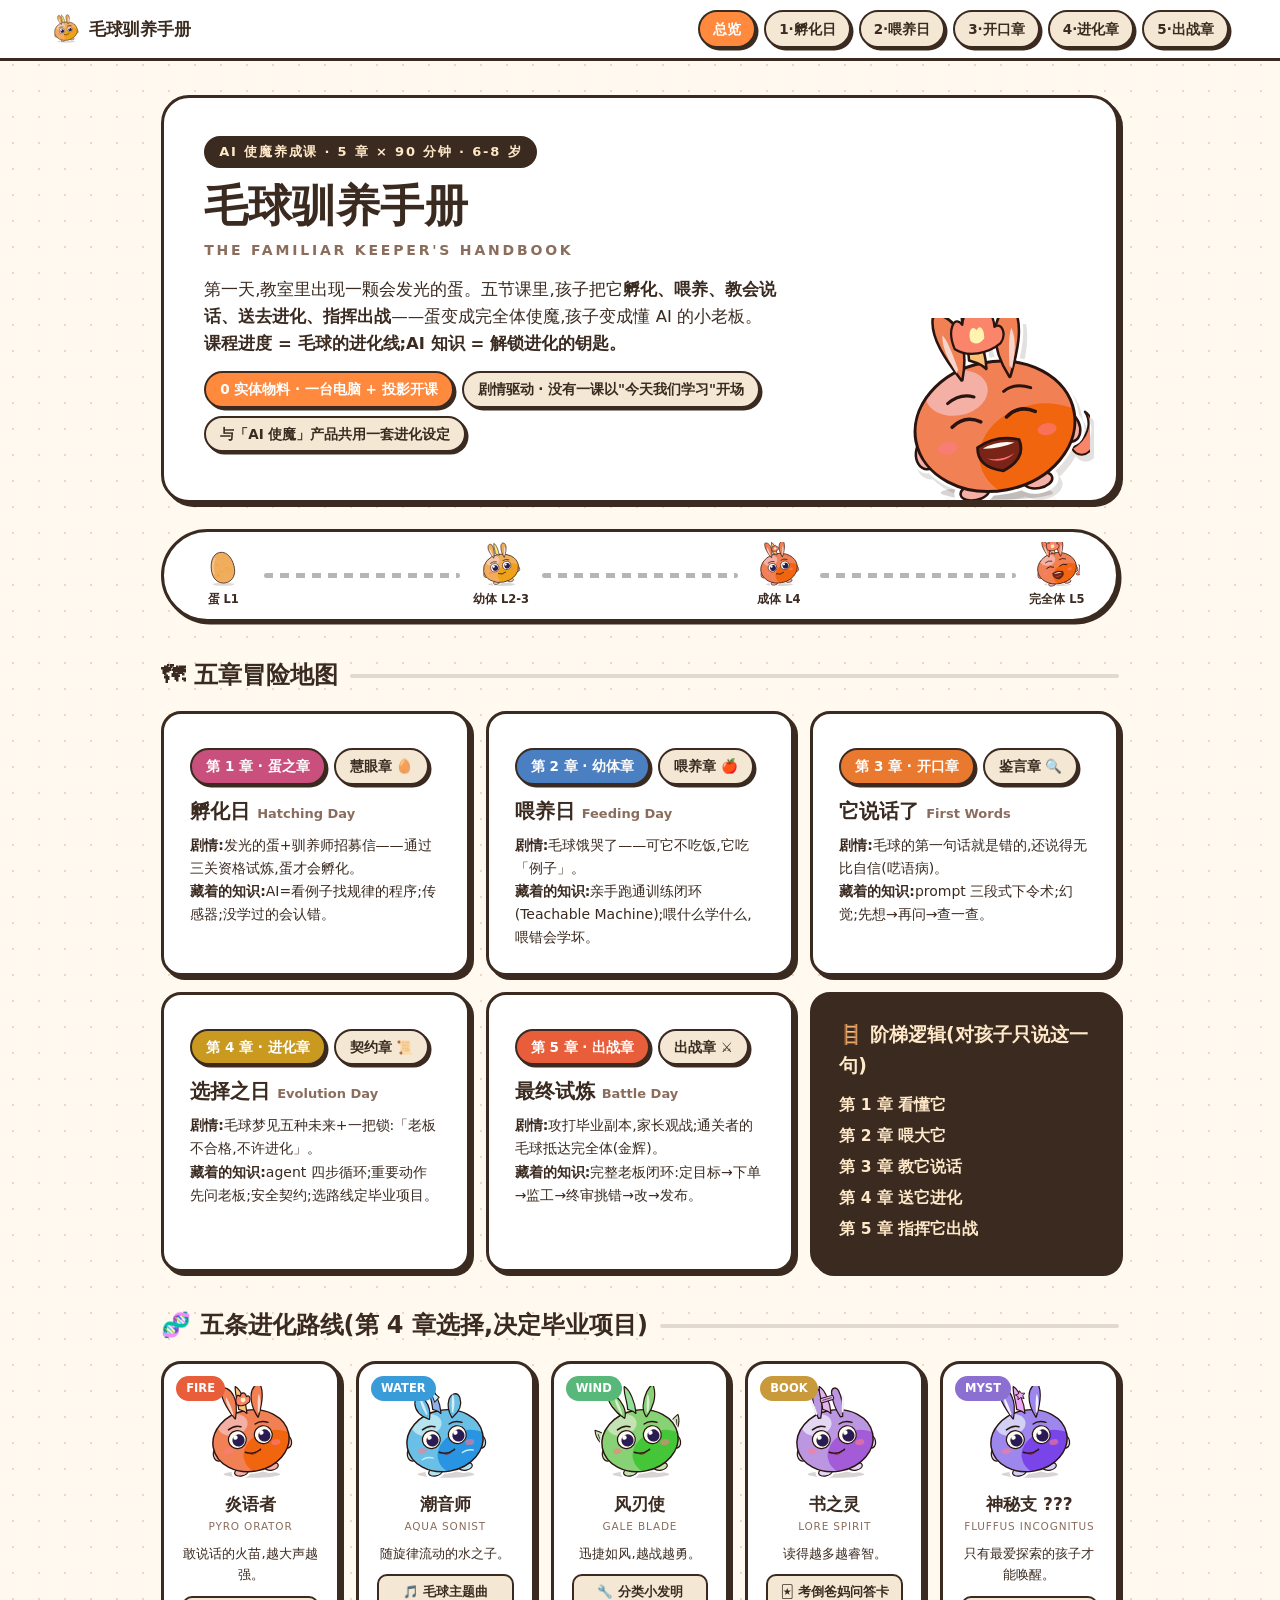
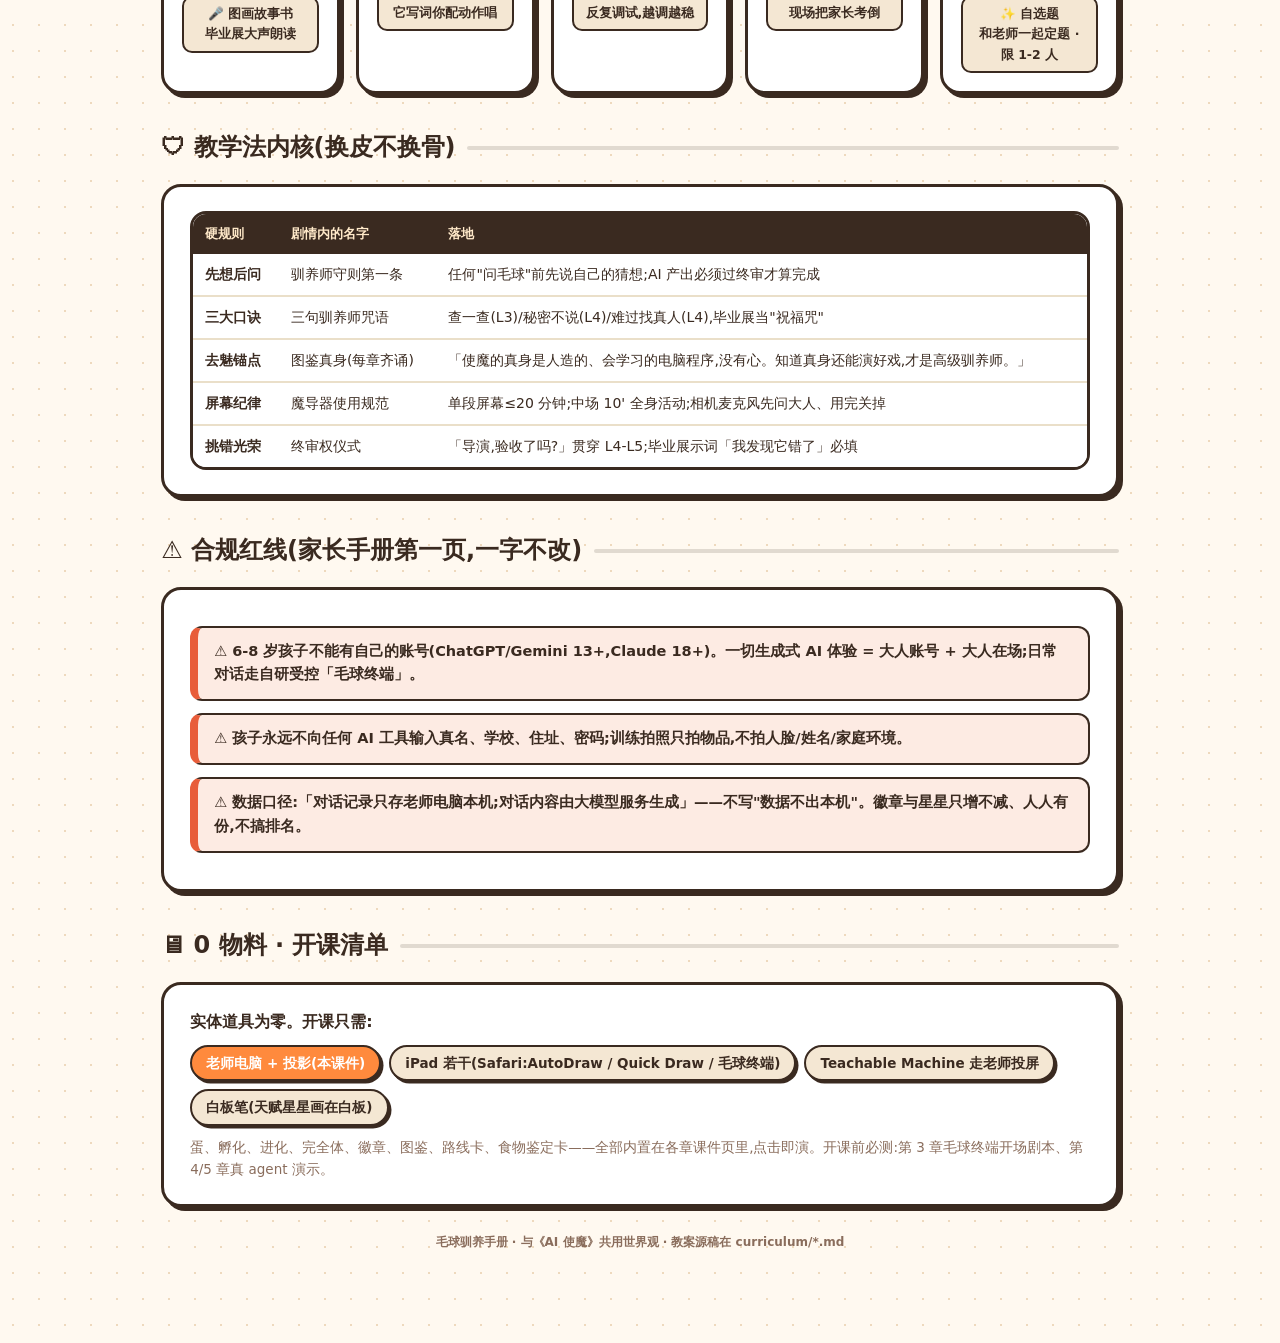
==== index.html @ 8b352fe2 "毛球驯养手册 · AI 使魔养成课 v2(5 章 slide 课件版) 剧情驱动重构:课程进度=毛球进化线(蛋→幼体→成体→完全体),与毛球生成器共用设定。 - 6 页 HTML slide deck" ====
<!DOCTYPE html>
<html lang="zh-CN">
<head>
<meta charset="UTF-8"><meta name="viewport" content="width=device-width,initial-scale=1">
<title>毛球驯养手册 · AI 使魔养成课</title>
<link rel="stylesheet" href="css/course.css">
</head>
<body>
<nav class="nav">
  <span class="logo"><img src="assets/juvenile.svg" alt="">毛球驯养手册</span>
  <a href="index.html" class="on">总览</a><a href="lesson-1.html">1·孵化日</a><a href="lesson-2.html">2·喂养日</a><a href="lesson-3.html">3·开口章</a><a href="lesson-4.html">4·进化章</a><a href="lesson-5.html">5·出战章</a>
</nav>
<div class="wrap">

<header class="hero">
  <span class="kicker">AI 使魔养成课 · 5 章 × 90 分钟 · 6-8 岁</span>
  <h1>毛球驯养手册</h1>
  <div class="sub-en">The Familiar Keeper's Handbook</div>
  <p class="lead">第一天,教室里出现一颗会发光的蛋。五节课里,孩子把它<b>孵化、喂养、教会说话、送去进化、指挥出战</b>——蛋变成完全体使魔,孩子变成懂 AI 的小老板。<br><b>课程进度 = 毛球的进化线;AI 知识 = 解锁进化的钥匙。</b></p>
  <div class="chips" style="margin-top:14px">
    <span class="chip hot">0 实体物料 · 一台电脑 + 投影开课</span>
    <span class="chip">剧情驱动 · 没有一课以"今天我们学习"开场</span>
    <span class="chip">与「AI 使魔」产品共用一套进化设定</span>
  </div>
  <img class="mascot" src="assets/perfected-fire.svg" alt="完全体毛球">
</header>

<div class="evoline">
  <div class="stage done"><img src="assets/egg.svg" alt=""><b>蛋 L1</b></div><div class="arrow"></div>
  <div class="stage done"><img src="assets/juvenile.svg" alt=""><b>幼体 L2-3</b></div><div class="arrow"></div>
  <div class="stage done"><img src="assets/adult-fire.svg" alt=""><b>成体 L4</b></div><div class="arrow"></div>
  <div class="stage done"><img src="assets/perfected-fire.svg" alt=""><b>完全体 L5</b></div>
</div>

<div class="sec"><h2>🗺 五章冒险地图</h2><div class="line"></div></div>
<div class="grid g2">
  <a href="lesson-1.html" style="text-decoration:none;color:inherit"><div class="card" style="margin:0;height:100%">
    <div class="chips"><span class="chip" style="background:var(--story);color:#fff">第 1 章 · 蛋之章</span><span class="chip">慧眼章 🥚</span></div>
    <h3 style="font-size:20px;margin:6px 0">孵化日 <span style="color:var(--sub);font-size:13px">Hatching Day</span></h3>
    <p style="font-size:14px"><b>剧情:</b>发光的蛋+驯养师招募信——通过三关资格试炼,蛋才会孵化。<br><b>藏着的知识:</b>AI=看例子找规律的程序;传感器;没学过的会认错。</p>
  </div></a>
  <a href="lesson-2.html" style="text-decoration:none;color:inherit"><div class="card" style="margin:0;height:100%">
    <div class="chips"><span class="chip" style="background:var(--study);color:#fff">第 2 章 · 幼体章</span><span class="chip">喂养章 🍎</span></div>
    <h3 style="font-size:20px;margin:6px 0">喂养日 <span style="color:var(--sub);font-size:13px">Feeding Day</span></h3>
    <p style="font-size:14px"><b>剧情:</b>毛球饿哭了——可它不吃饭,它吃「例子」。<br><b>藏着的知识:</b>亲手跑通训练闭环(Teachable Machine);喂什么学什么,喂错会学坏。</p>
  </div></a>
  <a href="lesson-3.html" style="text-decoration:none;color:inherit"><div class="card" style="margin:0;height:100%">
    <div class="chips"><span class="chip" style="background:var(--trial);color:#fff">第 3 章 · 开口章</span><span class="chip">鉴言章 🔍</span></div>
    <h3 style="font-size:20px;margin:6px 0">它说话了 <span style="color:var(--sub);font-size:13px">First Words</span></h3>
    <p style="font-size:14px"><b>剧情:</b>毛球的第一句话就是错的,还说得无比自信(呓语病)。<br><b>藏着的知识:</b>prompt 三段式下令术;幻觉;先想→再问→查一查。</p>
  </div></a>
  <a href="lesson-4.html" style="text-decoration:none;color:inherit"><div class="card" style="margin:0;height:100%">
    <div class="chips"><span class="chip" style="background:var(--rite);color:#fff">第 4 章 · 进化章</span><span class="chip">契约章 📜</span></div>
    <h3 style="font-size:20px;margin:6px 0">选择之日 <span style="color:var(--sub);font-size:13px">Evolution Day</span></h3>
    <p style="font-size:14px"><b>剧情:</b>毛球梦见五种未来+一把锁:「老板不合格,不许进化」。<br><b>藏着的知识:</b>agent 四步循环;重要动作先问老板;安全契约;选路线定毕业项目。</p>
  </div></a>
  <a href="lesson-5.html" style="text-decoration:none;color:inherit"><div class="card" style="margin:0;height:100%">
    <div class="chips"><span class="chip" style="background:var(--fire);color:#fff">第 5 章 · 出战章</span><span class="chip">出战章 ⚔️</span></div>
    <h3 style="font-size:20px;margin:6px 0">最终试炼 <span style="color:var(--sub);font-size:13px">Battle Day</span></h3>
    <p style="font-size:14px"><b>剧情:</b>攻打毕业副本,家长观战;通关者的毛球抵达完全体(金辉)。<br><b>藏着的知识:</b>完整老板闭环:定目标→下单→监工→终审挑错→改→发布。</p>
  </div></a>
  <div class="card" style="margin:0;background:var(--ink);color:#FFE9C9">
    <h3 style="font-size:19px;margin-bottom:8px">🪜 阶梯逻辑(对孩子只说这一句)</h3>
    <p style="font-size:15.5px;font-weight:700;line-height:2">第 1 章 看懂它<br>第 2 章 喂大它<br>第 3 章 教它说话<br>第 4 章 送它进化<br>第 5 章 指挥它出战</p>
  </div>
</div>

<div class="sec"><h2>🧬 五条进化路线(第 4 章选择,决定毕业项目)</h2><div class="line"></div></div>
<div class="grid g5">
  <div class="route"><span class="elem e-fire">FIRE</span><img src="assets/adult-fire.svg" alt=""><h4>炎语者</h4><div class="lat">Pyro Orator</div><p>敢说话的火苗,越大声越强。</p><div class="proj">🎤 图画故事书<br>毕业展大声朗读</div></div>
  <div class="route"><span class="elem e-water">WATER</span><img src="assets/adult-water.svg" alt=""><h4>潮音师</h4><div class="lat">Aqua Sonist</div><p>随旋律流动的水之子。</p><div class="proj">🎵 毛球主题曲<br>它写词你配动作唱</div></div>
  <div class="route"><span class="elem e-wind">WIND</span><img src="assets/adult-wind.svg" alt=""><h4>风刃使</h4><div class="lat">Gale Blade</div><p>迅捷如风,越战越勇。</p><div class="proj">🔧 分类小发明<br>反复调试,越调越稳</div></div>
  <div class="route"><span class="elem e-book">BOOK</span><img src="assets/adult-book.svg" alt=""><h4>书之灵</h4><div class="lat">Lore Spirit</div><p>读得越多越睿智。</p><div class="proj">🃏 考倒爸妈问答卡<br>现场把家长考倒</div></div>
  <div class="route"><span class="elem e-myst">MYST</span><img src="assets/adult-myst.svg" alt=""><h4>神秘支 ???</h4><div class="lat">Fluffus Incognitus</div><p>只有最爱探索的孩子才能唤醒。</p><div class="proj">✨ 自选题<br>和老师一起定题 · 限 1-2 人</div></div>
</div>

<div class="sec"><h2>🛡 教学法内核(换皮不换骨)</h2><div class="line"></div></div>
<div class="card">
  <div class="tbwrap" style="box-shadow:none;margin:0"><table class="tb">
    <tr><th>硬规则</th><th>剧情内的名字</th><th>落地</th></tr>
    <tr><td><b>先想后问</b></td><td>驯养师守则第一条</td><td>任何"问毛球"前先说自己的猜想;AI 产出必须过终审才算完成</td></tr>
    <tr><td><b>三大口诀</b></td><td>三句驯养师咒语</td><td>查一查(L3)/秘密不说(L4)/难过找真人(L4),毕业展当"祝福咒"</td></tr>
    <tr><td><b>去魅锚点</b></td><td>图鉴真身(每章齐诵)</td><td>「使魔的真身是人造的、会学习的电脑程序,没有心。知道真身还能演好戏,才是高级驯养师。」</td></tr>
    <tr><td><b>屏幕纪律</b></td><td>魔导器使用规范</td><td>单段屏幕≤20 分钟;中场 10' 全身活动;相机麦克风先问大人、用完关掉</td></tr>
    <tr><td><b>挑错光荣</b></td><td>终审权仪式</td><td>「导演,验收了吗?」贯穿 L4-L5;毕业展示词「我发现它错了」必填</td></tr>
  </table></div>
</div>

<div class="sec"><h2>⚠️ 合规红线(家长手册第一页,一字不改)</h2><div class="line"></div></div>
<div class="card" style="font-size:14.5px">
  <div class="rule">6-8 岁孩子<b>不能有自己的账号</b>(ChatGPT/Gemini 13+,Claude 18+)。一切生成式 AI 体验 = 大人账号 + 大人在场;日常对话走自研受控「毛球终端」。</div>
  <div class="rule">孩子永远不向任何 AI 工具输入<b>真名、学校、住址、密码</b>;训练拍照<b>只拍物品,不拍人脸/姓名/家庭环境</b>。</div>
  <div class="rule">数据口径:「对话<b>记录</b>只存老师电脑本机;对话<b>内容</b>由大模型服务生成」——不写"数据不出本机"。徽章与星星<b>只增不减、人人有份</b>,不搞排名。</div>
</div>

<div class="sec"><h2>🖥 0 物料 · 开课清单</h2><div class="line"></div></div>
<div class="card">
  <p style="font-weight:800;margin-bottom:8px">实体道具为零。开课只需:</p>
  <div class="chips">
    <span class="chip hot">老师电脑 + 投影(本课件)</span>
    <span class="chip">iPad 若干(Safari:AutoDraw / Quick Draw / 毛球终端)</span>
    <span class="chip">Teachable Machine 走老师投屏</span>
    <span class="chip">白板笔(天赋星星画在白板)</span>
  </div>
  <p style="font-size:13.5px;color:var(--sub);margin-top:10px">蛋、孵化、进化、完全体、徽章、图鉴、路线卡、食物鉴定卡——全部内置在各章课件页里,点击即演。开课前必测:第 3 章毛球终端开场剧本、第 4/5 章真 agent 演示。</p>
</div>

<div class="next">毛球驯养手册 · 与《AI 使魔》共用世界观 · 教案源稿在 curriculum/*.md</div>
</div>
</body>
</html>
---- css/course.css ----
/* 毛球驯养手册 · 课件设计系统 —— 与毛球生成器同源视觉 */
:root{
  --paper:#FFF9F0; --card:#FFFFFF; --ink:#3A2A20; --sub:#8A6D5C;
  --orange:#FF8A3D; --orange-deep:#E86A1F; --cream:#F4E7D3; --gold:#F5B93F;
  --fire:#E85D3A; --water:#3A9BD9; --wind:#57B87A; --book:#C99A3C; --myst:#8B6FD1;
  --story:#C94F7C; --study:#4A7FC1; --trial:#E8792F; --rite:#C99A1F; --break:#57A96B; --eng:#3AA6A0; --parent:#C97BA4;
  --bd:3px solid var(--ink); --sh:4px 4px 0 var(--ink); --sh-sm:2.5px 2.5px 0 var(--ink); --r:20px;
}
*{margin:0;padding:0;box-sizing:border-box}
html{scroll-behavior:smooth}
body{background:var(--paper);color:var(--ink);font-family:"PingFang SC","Hiragino Sans GB","Source Han Sans SC",system-ui,sans-serif;line-height:1.65;
  background-image:radial-gradient(#EED9BD 1.4px,transparent 1.4px);background-size:26px 26px}
img{max-width:100%;display:block}

/* ── 导航 ── */
.nav{position:sticky;top:0;z-index:50;background:var(--card);border-bottom:var(--bd);padding:10px 4vw;display:flex;gap:8px;align-items:center;flex-wrap:wrap}
.nav .logo{font-weight:900;font-size:17px;margin-right:auto;display:flex;align-items:center;gap:8px}
.nav .logo img{width:30px;height:30px}
.nav a{color:var(--ink);text-decoration:none;font-weight:800;font-size:13.5px;padding:6px 13px;border:2.5px solid var(--ink);border-radius:99px;background:var(--cream);box-shadow:var(--sh-sm);white-space:nowrap}
.nav a:hover{transform:translate(-1px,-1px);box-shadow:3.5px 3.5px 0 var(--ink)}
.nav a.on{background:var(--orange);color:#fff}

/* ── 页面骨架 ── */
.wrap{max-width:1060px;margin:0 auto;padding:34px 4vw 90px}
.hero{background:var(--card);border:var(--bd);border-radius:28px;box-shadow:var(--sh);padding:38px clamp(40px,20vw,230px) 38px 40px;position:relative;overflow:hidden;margin-bottom:26px}
@media(max-width:720px){.hero{padding:32px 26px}}
.hero .kicker{display:inline-block;background:var(--ink);color:#FFE9C9;font-size:13px;font-weight:800;padding:5px 15px;border-radius:99px;letter-spacing:.14em;margin-bottom:12px}
.hero h1{font-size:clamp(28px,4.6vw,44px);font-weight:900;line-height:1.2}
.hero .sub-en{font-weight:800;color:var(--sub);letter-spacing:.2em;font-size:14px;margin-top:6px;text-transform:uppercase}
.hero p.lead{margin-top:14px;font-size:16.5px;max-width:56ch}
.hero .mascot{position:absolute;right:26px;bottom:-8px;width:clamp(120px,18vw,190px);filter:drop-shadow(4px 6px 0 rgba(58,42,32,.14));pointer-events:none}
@media(max-width:720px){.hero .mascot{display:none}}

/* ── 进化进度条 ── */
.evoline{display:flex;align-items:center;gap:0;background:var(--card);border:var(--bd);border-radius:99px;box-shadow:var(--sh-sm);padding:10px 22px;margin-bottom:26px;overflow-x:auto}
.evoline .stage{display:flex;flex-direction:column;align-items:center;gap:2px;min-width:74px;opacity:.34;filter:grayscale(1)}
.evoline .stage img{width:46px;height:46px}
.evoline .stage b{font-size:11.5px;white-space:nowrap}
.evoline .stage.done,.evoline .stage.now{opacity:1;filter:none}
.evoline .stage.now b{background:var(--orange);color:#fff;padding:1px 9px;border-radius:99px}
.evoline .arrow{flex:1;height:5px;min-width:20px;background:repeating-linear-gradient(90deg,var(--ink) 0 9px,transparent 9px 16px);opacity:.35;margin:0 4px;border-radius:99px}

/* ── 通用区块 ── */
.sec{margin:34px 0 16px;display:flex;align-items:center;gap:12px}
.sec h2{font-size:24px;font-weight:900}
.sec .line{flex:1;height:4px;background:var(--ink);border-radius:99px;opacity:.15}
.card{background:var(--card);border:var(--bd);border-radius:var(--r);box-shadow:var(--sh);padding:24px 26px;margin-bottom:20px}

/* 底牌(老师专用) */
.secret{border:3px dashed var(--sub);border-radius:var(--r);background:#FDF3E3;padding:20px 24px;margin-bottom:20px}
.secret .tag{font-weight:900;font-size:13px;color:#fff;background:var(--sub);display:inline-block;padding:3px 12px;border-radius:99px;margin-bottom:8px}
.secret li{margin-left:1.3em;margin-top:4px;font-size:14.5px}

/* ── 环节卡 ── */
.seg{background:var(--card);border:var(--bd);border-radius:var(--r);box-shadow:var(--sh);margin-bottom:22px;overflow:hidden}
.seg-head{display:flex;align-items:center;gap:12px;padding:14px 22px;border-bottom:2.5px solid var(--ink);flex-wrap:wrap}
.seg-head .time{font-weight:900;font-size:15px;background:var(--ink);color:#FFE9C9;padding:4px 13px;border-radius:99px;white-space:nowrap}
.seg-head .type{font-weight:900;font-size:12.5px;color:#fff;padding:4px 12px;border-radius:99px;letter-spacing:.06em;white-space:nowrap}
.seg-head h3{font-size:18.5px;font-weight:900;flex:1;min-width:180px}
.seg-body{padding:20px 24px}
.t-story{background:var(--story)} .t-study{background:var(--study)} .t-trial{background:var(--trial)}
.t-rite{background:var(--rite)} .t-break{background:var(--break)} .t-eng{background:var(--eng)} .t-parent{background:var(--parent)}
.seg.s-story{border-left:10px solid var(--story)} .seg.s-study{border-left:10px solid var(--study)}
.seg.s-trial{border-left:10px solid var(--trial)} .seg.s-rite{border-left:10px solid var(--rite)}
.seg.s-break{border-left:10px solid var(--break)} .seg.s-eng{border-left:10px solid var(--eng)}

/* 话术气泡 */
.say{display:flex;gap:12px;margin:12px 0;align-items:flex-start}
.say .who{flex:0 0 auto;width:44px;height:44px;border:2.5px solid var(--ink);border-radius:50%;background:var(--cream);display:grid;place-items:center;font-weight:900;font-size:12px;overflow:hidden}
.say .who img{width:38px;height:38px}
.say .bub{background:var(--cream);border:2.5px solid var(--ink);border-radius:4px 16px 16px 16px;padding:11px 16px;font-size:15px;box-shadow:var(--sh-sm);max-width:72ch}
.say.mq .bub{background:#FFE9D2;border-radius:16px 4px 16px 16px}
.say.mq .who{background:#FFE9D2}
.say.all .bub{background:#E7F2E4}
.say .bub b{color:var(--orange-deep)}
/* 动作提示 */
.act{background:#F0E7F8;border:2.5px solid var(--ink);border-left:8px solid var(--myst);border-radius:12px;padding:10px 15px;font-size:13.5px;margin:12px 0;color:#4A3A55;font-weight:600}
.act::before{content:"🎬 ";font-weight:900}
/* 要点 chips */
.chips{display:flex;gap:8px;flex-wrap:wrap;margin:10px 0}
.chip{background:var(--cream);border:2.5px solid var(--ink);border-radius:99px;padding:5px 14px;font-weight:800;font-size:13.5px;box-shadow:var(--sh-sm)}
.chip.hot{background:var(--orange);color:#fff}
/* 大字投影块 */
.big{background:var(--ink);color:#FFE9C9;border-radius:16px;padding:22px 26px;text-align:center;font-size:clamp(19px,2.6vw,27px);font-weight:900;margin:14px 0;line-height:1.55}
.big small{display:block;font-size:13px;font-weight:700;opacity:.65;margin-top:8px;letter-spacing:.1em}
/* 警告/守则 */
.rule{background:#FDEBE3;border:2.5px solid var(--ink);border-left:8px solid var(--fire);border-radius:12px;padding:12px 16px;margin:12px 0;font-weight:700;font-size:14.5px}
.rule::before{content:"⚠️ "}

/* ── 时间轴总览 ── */
.tl{display:grid;grid-template-columns:repeat(auto-fit,minmax(150px,1fr));gap:10px;margin-bottom:6px}
.tl a{display:block;text-decoration:none;color:var(--ink);background:var(--card);border:2.5px solid var(--ink);border-radius:14px;box-shadow:var(--sh-sm);padding:10px 12px}
.tl a:hover{transform:translate(-1px,-1px);box-shadow:3.5px 3.5px 0 var(--ink)}
.tl .tt{font-size:12px;font-weight:900;color:#fff;display:inline-block;padding:2px 9px;border-radius:99px;margin-bottom:5px}
.tl b{display:block;font-size:13.5px;line-height:1.35}

/* ── 图鉴/路线卡 ── */
.grid{display:grid;gap:16px}
.g2{grid-template-columns:repeat(auto-fit,minmax(300px,1fr))}
.g3{grid-template-columns:repeat(auto-fit,minmax(230px,1fr))}
.g5{grid-template-columns:repeat(auto-fit,minmax(170px,1fr))}
.route{background:var(--card);border:var(--bd);border-radius:var(--r);box-shadow:var(--sh);padding:18px;text-align:center;position:relative}
.route img{width:96px;height:96px;margin:4px auto 8px}
.route h4{font-size:17px;font-weight:900}
.route .lat{font-size:10.5px;color:var(--sub);letter-spacing:.08em;text-transform:uppercase}
.route p{font-size:13px;margin-top:7px}
.route .proj{margin-top:10px;background:var(--cream);border:2px solid var(--ink);border-radius:10px;font-size:12.5px;font-weight:800;padding:6px 8px}
.route .elem{position:absolute;top:12px;left:12px;color:#fff;font-size:11.5px;font-weight:900;padding:3px 10px;border-radius:99px}
.e-fire{background:var(--fire)} .e-water{background:var(--water)} .e-wind{background:var(--wind)} .e-book{background:var(--book)} .e-myst{background:var(--myst)}

/* ── 翻卡(食物鉴定) ── */
.flip{cursor:pointer;perspective:700px;height:150px}
.flip .in{position:relative;width:100%;height:100%;transition:transform .5s;transform-style:preserve-3d}
.flip.go .in{transform:rotateY(180deg)}
.flip .f,.flip .b{position:absolute;inset:0;backface-visibility:hidden;border:var(--bd);border-radius:16px;box-shadow:var(--sh-sm);display:grid;place-items:center;font-weight:900}
.flip .f{background:var(--card);font-size:44px}
.flip .f small{font-size:14px;margin-top:-6px}
.flip .b{background:var(--ink);color:#FFE9C9;transform:rotateY(180deg);font-size:20px;text-align:center;padding:8px}
.flip .b.ok{background:var(--wind)} .flip .b.no{background:var(--fire)}

/* ── 仪式按钮 & 舞台 ── */
.stage-box{background:linear-gradient(180deg,#2A1C30,#40284A);border:var(--bd);border-radius:24px;box-shadow:var(--sh);padding:34px 24px;text-align:center;color:#FFE9C9;position:relative;overflow:hidden}
.stage-box h3{font-size:22px;font-weight:900;margin-bottom:6px}
.stage-box .halo{width:200px;height:200px;margin:12px auto;display:grid;place-items:center;position:relative}
.stage-box .halo img{width:170px;height:170px;position:relative;z-index:2;transition:transform .3s}
.stage-box .halo::before{content:"";position:absolute;inset:0;border-radius:50%;background:radial-gradient(circle,rgba(255,214,110,.6) 0%,rgba(255,214,110,0) 70%);animation:pulse 2.6s ease-in-out infinite}
@keyframes pulse{0%,100%{transform:scale(.92);opacity:.7}50%{transform:scale(1.06);opacity:1}}
@keyframes wob{0%,100%{transform:rotate(-4deg)}50%{transform:rotate(5deg)}}
.wobble{animation:wob .4s ease-in-out infinite}
.btn{font-family:inherit;font-weight:900;font-size:16px;border:var(--bd);border-radius:14px;padding:12px 26px;background:var(--orange);color:#fff;cursor:pointer;box-shadow:var(--sh-sm)}
.btn:hover{transform:translate(-1px,-1px);box-shadow:4px 4px 0 var(--ink)}
.btn.alt{background:var(--cream);color:var(--ink)}
.confetti{position:absolute;inset:0;pointer-events:none;z-index:5}
.confetti i{position:absolute;top:-12px;width:10px;height:14px;opacity:.95;animation:fall 1.7s linear forwards}
@keyframes fall{to{transform:translateY(420px) rotate(560deg);opacity:0}}

/* ── 徽章墙 ── */
.badges{display:flex;gap:14px;flex-wrap:wrap;justify-content:center}
.badge{width:118px;text-align:center}
.badge .coin{width:92px;height:92px;margin:0 auto 6px;border:var(--bd);border-radius:50%;background:var(--cream);display:grid;place-items:center;font-size:38px;box-shadow:var(--sh-sm);filter:grayscale(1);opacity:.4}
.badge.on .coin{filter:none;opacity:1;background:radial-gradient(circle at 32% 28%,#FFE9AF,var(--gold))}
.badge b{font-size:13px;font-weight:900}
.badge small{display:block;font-size:10.5px;color:var(--sub)}

/* ── 家长卡 ── */
.pcard{border:var(--bd);border-radius:var(--r);overflow:hidden;box-shadow:var(--sh);background:var(--card);margin-bottom:20px}
.pcard .ph{background:var(--parent);color:#fff;font-weight:900;padding:11px 22px;font-size:16px}
.pcard .cols{display:grid;grid-template-columns:1fr 1fr;gap:0}
.pcard .col{padding:18px 22px;font-size:14px}
.pcard .col+.col{border-left:2.5px dashed var(--ink)}
.pcard .col h5{font-size:13px;font-weight:900;color:var(--parent);margin-bottom:6px;letter-spacing:.08em}
@media(max-width:640px){.pcard .cols{grid-template-columns:1fr}.pcard .col+.col{border-left:none;border-top:2.5px dashed var(--ink)}}

/* 表格 */
table.tb{width:100%;border-collapse:collapse;font-size:14px;background:var(--card)}
.tb th{background:var(--ink);color:#FFE9C9;padding:9px 12px;text-align:left;font-size:13px}
.tb td{border-bottom:2px solid #EADFC9;padding:9px 12px;vertical-align:top}
.tb tr:last-child td{border-bottom:none}
.tbwrap{border:var(--bd);border-radius:16px;overflow:auto;box-shadow:var(--sh-sm);margin:12px 0}

/* 页脚 */
.foot{margin-top:50px;display:flex;justify-content:space-between;gap:12px;flex-wrap:wrap}
.next{font-size:12px;color:var(--sub);text-align:center;margin-top:26px;font-weight:700}

/* ══════════ SLIDE 模式(章页 deck)══════════ */
html.deck-mode,body.deck-body{height:100%;overflow:hidden;overscroll-behavior:none}
.deck{position:fixed;inset:0;background:var(--paper);background-image:radial-gradient(#EED9BD 1.4px,transparent 1.4px);background-size:26px 26px}
.deck-top{position:fixed;top:0;left:0;right:0;z-index:40;display:flex;align-items:center;gap:10px;padding:10px 18px;background:var(--card);border-bottom:var(--bd)}
.deck-top .home{display:flex;align-items:center;gap:8px;font-weight:900;font-size:15px;color:var(--ink);text-decoration:none}
.deck-top .home img{width:28px;height:28px}
.deck-top .chap{font-size:12.5px;font-weight:800;color:#fff;background:var(--orange);padding:3px 12px;border-radius:99px}
.deck-top .pg{margin-left:auto;font-weight:900;font-size:14px;color:var(--sub);font-variant-numeric:tabular-nums}
.deck-top .fs{border:2.5px solid var(--ink);background:var(--cream);border-radius:10px;font-weight:900;font-size:12.5px;padding:4px 11px;cursor:pointer;box-shadow:var(--sh-sm);font-family:inherit}
.slide{position:absolute;inset:0;top:53px;bottom:64px;display:none;padding:26px clamp(18px,5vw,70px);overflow-y:auto;-webkit-overflow-scrolling:touch}
.slide.on{display:flex;flex-direction:column;animation:slidein .35s ease}
@keyframes slidein{from{opacity:0;transform:translateY(14px)}to{opacity:1;transform:none}}
.slide .inner{width:100%;max-width:980px;margin:auto;display:flex;flex-direction:column;gap:14px}
/* slide 页头标签行 */
.shead{display:flex;align-items:center;gap:10px;flex-wrap:wrap}
.shead .time{font-weight:900;font-size:15px;background:var(--ink);color:#FFE9C9;padding:4px 14px;border-radius:99px}
.shead .type{font-weight:900;font-size:13px;color:#fff;padding:4px 13px;border-radius:99px}
.shead h2{font-size:clamp(20px,3vw,28px);font-weight:900;flex:1;min-width:200px}
/* slide 版式微调:投影可读性 */
.slide .say .bub{font-size:clamp(15px,1.9vw,18.5px)}
.slide .big{font-size:clamp(20px,3.2vw,30px);padding:26px 30px}
.slide .act{font-size:clamp(13px,1.6vw,15px)}
.slide .chip{font-size:clamp(13px,1.7vw,16px)}
/* 章封面 slide */
.cover{text-align:center}
.cover .kicker{display:inline-block;background:var(--ink);color:#FFE9C9;font-size:clamp(12px,1.6vw,15px);font-weight:800;padding:6px 18px;border-radius:99px;letter-spacing:.14em}
.cover h1{font-size:clamp(40px,8vw,84px);font-weight:900;line-height:1.15;margin-top:10px}
.cover .sub-en{font-weight:800;color:var(--sub);letter-spacing:.22em;font-size:clamp(12px,1.8vw,17px);text-transform:uppercase;margin-top:4px}
.cover img.chapimg{width:clamp(130px,22vh,210px);margin:14px auto 6px;filter:drop-shadow(5px 7px 0 rgba(58,42,32,.14))}
.cover p.lead{font-size:clamp(14.5px,1.9vw,18px);max-width:60ch;margin:8px auto 0;text-align:left}
/* 底部控制条 */
.deck-bar{position:fixed;left:0;right:0;bottom:0;z-index:40;display:flex;align-items:center;gap:14px;padding:10px 18px;background:var(--card);border-top:var(--bd)}
.deck-bar .nav-btn{border:var(--bd);background:var(--orange);color:#fff;font-weight:900;font-size:17px;width:52px;height:40px;border-radius:12px;cursor:pointer;box-shadow:var(--sh-sm);font-family:inherit;line-height:1}
.deck-bar .nav-btn:disabled{opacity:.3;cursor:default}
.deck-bar .dots{flex:1;display:flex;gap:5px;align-items:center;overflow-x:auto;padding:4px 2px}
.deck-bar .dot{flex:0 0 auto;width:11px;height:11px;border-radius:50%;border:2px solid var(--ink);background:var(--cream);cursor:pointer;padding:0}
.deck-bar .dot.done{background:#EDD9B8}
.deck-bar .dot.cur{background:var(--orange);transform:scale(1.35)}
/* 触摸翻页热区提示(移动端两侧渐隐) */
@media(max-width:740px){.deck-bar .dots{display:none}.deck-top .chap{display:none}}
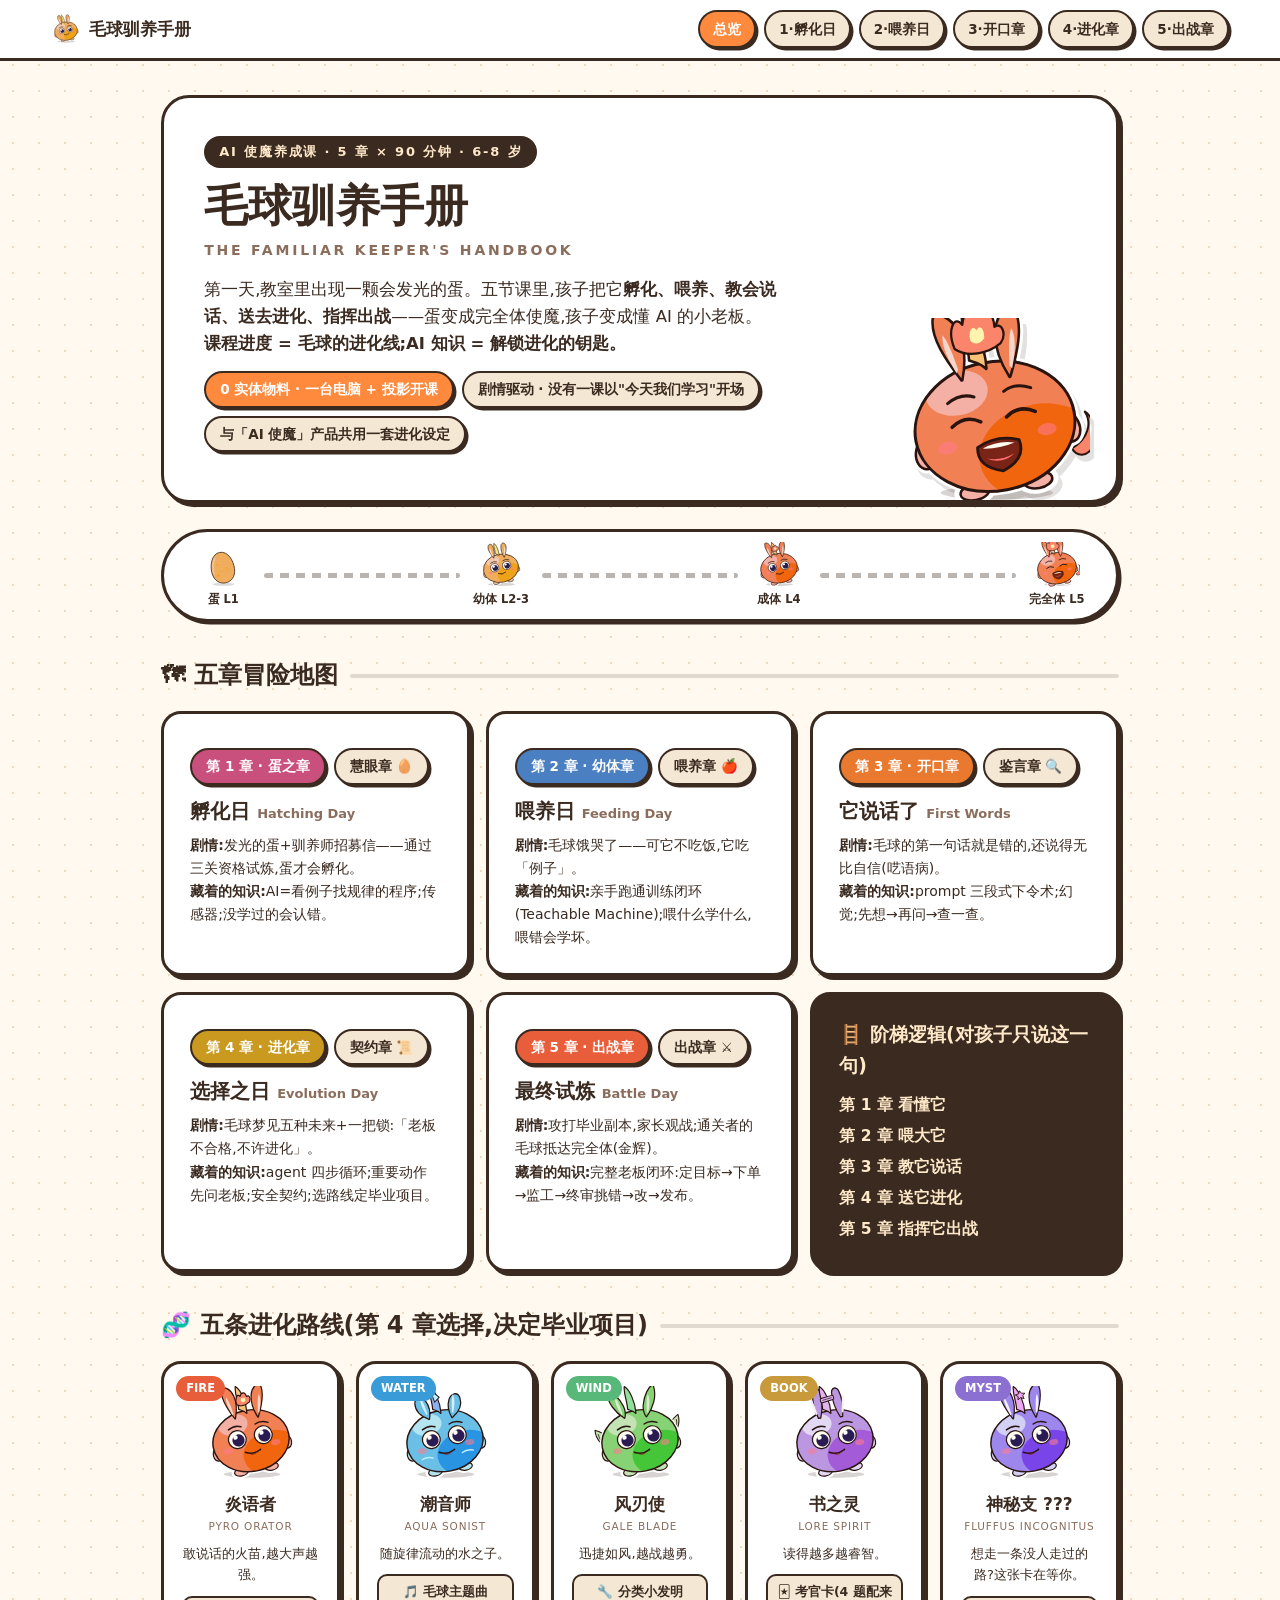
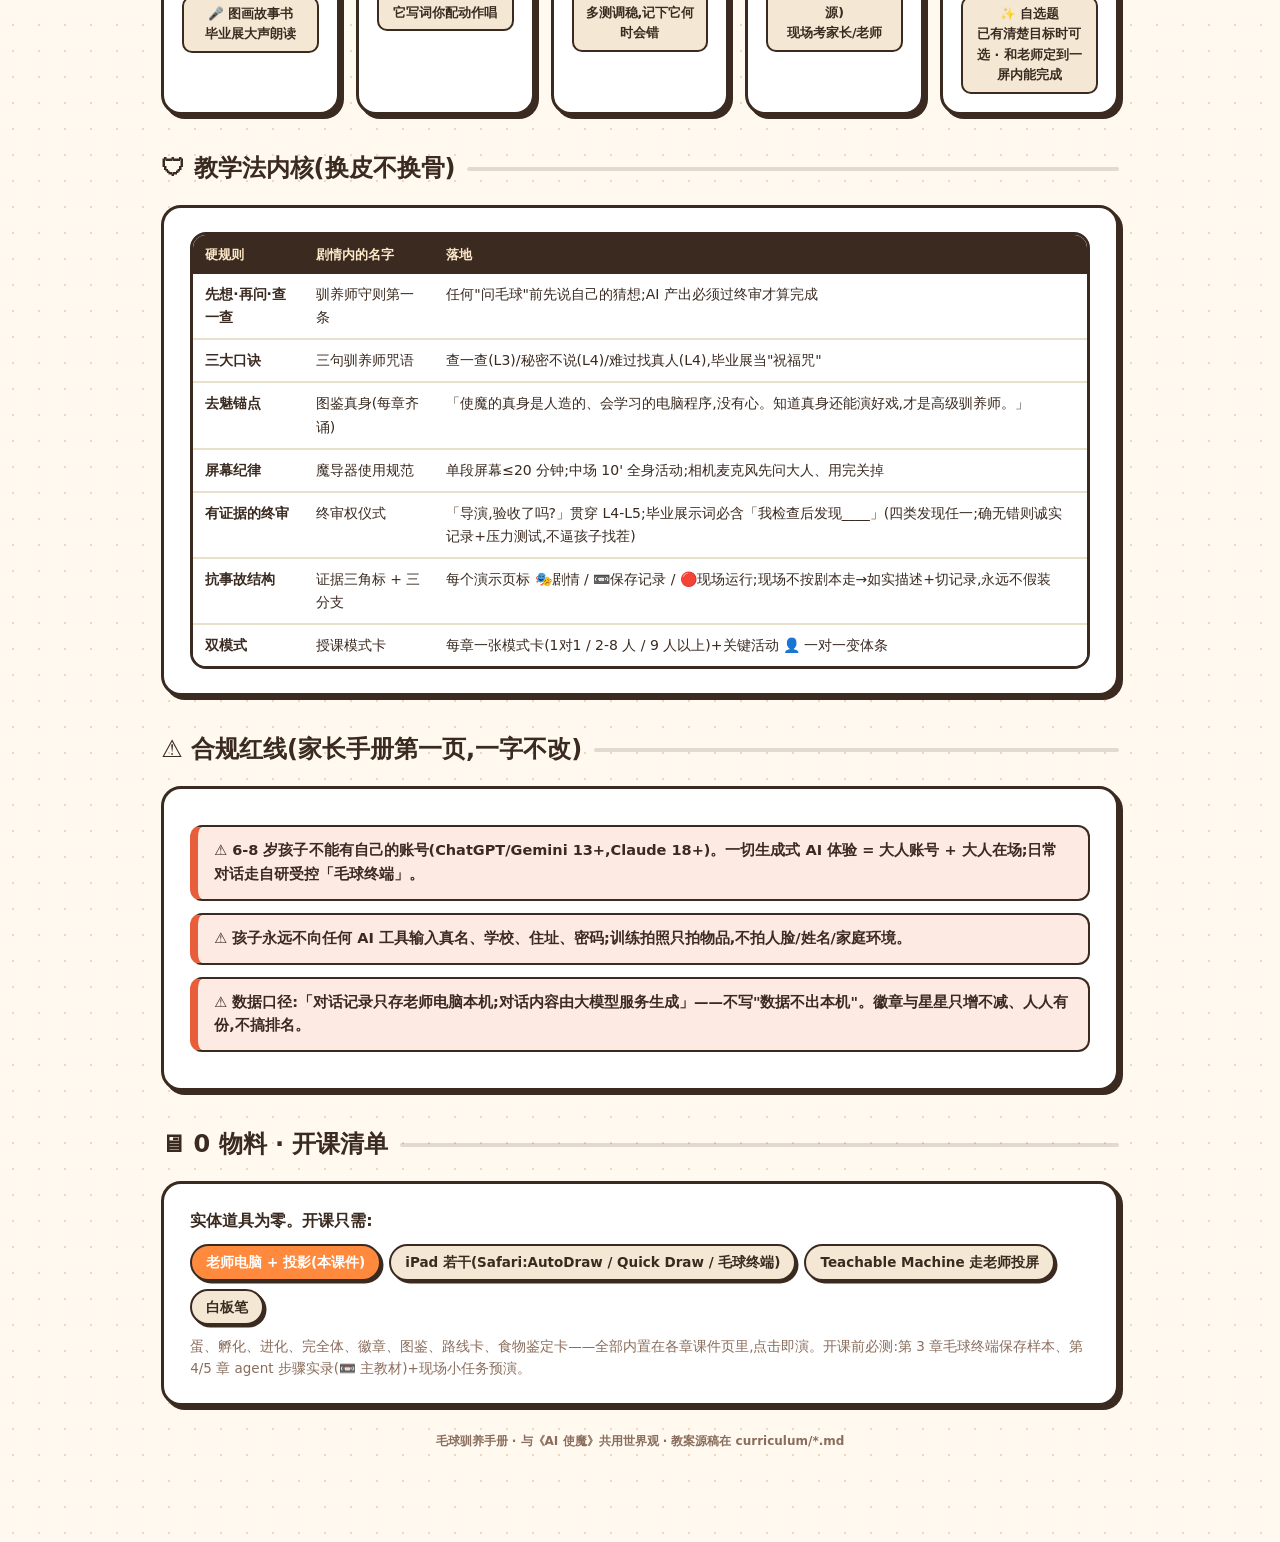
==== commit 0c8219f3: "v3:按 codex 5.6-sol(xhigh)设计 QA 重构——抗事故 + 一对一双模式 核心修订(qa/codex-design-qa-20260805.md,866 行报告全量落地): - " ====
--- a/index.html
+++ b/index.html
@@ -69,20 +69,22 @@
 <div class="grid g5">
   <div class="route"><span class="elem e-fire">FIRE</span><img src="assets/adult-fire.svg" alt=""><h4>炎语者</h4><div class="lat">Pyro Orator</div><p>敢说话的火苗,越大声越强。</p><div class="proj">🎤 图画故事书<br>毕业展大声朗读</div></div>
   <div class="route"><span class="elem e-water">WATER</span><img src="assets/adult-water.svg" alt=""><h4>潮音师</h4><div class="lat">Aqua Sonist</div><p>随旋律流动的水之子。</p><div class="proj">🎵 毛球主题曲<br>它写词你配动作唱</div></div>
-  <div class="route"><span class="elem e-wind">WIND</span><img src="assets/adult-wind.svg" alt=""><h4>风刃使</h4><div class="lat">Gale Blade</div><p>迅捷如风,越战越勇。</p><div class="proj">🔧 分类小发明<br>反复调试,越调越稳</div></div>
-  <div class="route"><span class="elem e-book">BOOK</span><img src="assets/adult-book.svg" alt=""><h4>书之灵</h4><div class="lat">Lore Spirit</div><p>读得越多越睿智。</p><div class="proj">🃏 考倒爸妈问答卡<br>现场把家长考倒</div></div>
-  <div class="route"><span class="elem e-myst">MYST</span><img src="assets/adult-myst.svg" alt=""><h4>神秘支 ???</h4><div class="lat">Fluffus Incognitus</div><p>只有最爱探索的孩子才能唤醒。</p><div class="proj">✨ 自选题<br>和老师一起定题 · 限 1-2 人</div></div>
+  <div class="route"><span class="elem e-wind">WIND</span><img src="assets/adult-wind.svg" alt=""><h4>风刃使</h4><div class="lat">Gale Blade</div><p>迅捷如风,越战越勇。</p><div class="proj">🔧 分类小发明<br>多测调稳,记下它何时会错</div></div>
+  <div class="route"><span class="elem e-book">BOOK</span><img src="assets/adult-book.svg" alt=""><h4>书之灵</h4><div class="lat">Lore Spirit</div><p>读得越多越睿智。</p><div class="proj">🃏 考官卡(4 题配来源)<br>现场考家长/老师</div></div>
+  <div class="route"><span class="elem e-myst">MYST</span><img src="assets/adult-myst.svg" alt=""><h4>神秘支 ???</h4><div class="lat">Fluffus Incognitus</div><p>想走一条没人走过的路?这张卡在等你。</p><div class="proj">✨ 自选题<br>已有清楚目标时可选 · 和老师定到一屏内能完成</div></div>
 </div>
 
 <div class="sec"><h2>🛡 教学法内核(换皮不换骨)</h2><div class="line"></div></div>
 <div class="card">
   <div class="tbwrap" style="box-shadow:none;margin:0"><table class="tb">
     <tr><th>硬规则</th><th>剧情内的名字</th><th>落地</th></tr>
-    <tr><td><b>先想后问</b></td><td>驯养师守则第一条</td><td>任何"问毛球"前先说自己的猜想;AI 产出必须过终审才算完成</td></tr>
+    <tr><td><b>先想·再问·查一查</b></td><td>驯养师守则第一条</td><td>任何"问毛球"前先说自己的猜想;AI 产出必须过终审才算完成</td></tr>
     <tr><td><b>三大口诀</b></td><td>三句驯养师咒语</td><td>查一查(L3)/秘密不说(L4)/难过找真人(L4),毕业展当"祝福咒"</td></tr>
     <tr><td><b>去魅锚点</b></td><td>图鉴真身(每章齐诵)</td><td>「使魔的真身是人造的、会学习的电脑程序,没有心。知道真身还能演好戏,才是高级驯养师。」</td></tr>
     <tr><td><b>屏幕纪律</b></td><td>魔导器使用规范</td><td>单段屏幕≤20 分钟;中场 10' 全身活动;相机麦克风先问大人、用完关掉</td></tr>
-    <tr><td><b>挑错光荣</b></td><td>终审权仪式</td><td>「导演,验收了吗?」贯穿 L4-L5;毕业展示词「我发现它错了」必填</td></tr>
+    <tr><td><b>有证据的终审</b></td><td>终审权仪式</td><td>「导演,验收了吗?」贯穿 L4-L5;毕业展示词必含「我检查后发现____」(四类发现任一;确无错则诚实记录+压力测试,不逼孩子找茬)</td></tr>
+    <tr><td><b>抗事故结构</b></td><td>证据三角标 + 三分支</td><td>每个演示页标 🎭剧情 / 📼保存记录 / 🔴现场运行;现场不按剧本走→如实描述+切记录,永远不假装</td></tr>
+    <tr><td><b>双模式</b></td><td>授课模式卡</td><td>每章一张模式卡(1对1 / 2-8 人 / 9 人以上)+关键活动 👤 一对一变体条</td></tr>
   </table></div>
 </div>
 
@@ -100,9 +102,9 @@
     <span class="chip hot">老师电脑 + 投影(本课件)</span>
     <span class="chip">iPad 若干(Safari:AutoDraw / Quick Draw / 毛球终端)</span>
     <span class="chip">Teachable Machine 走老师投屏</span>
-    <span class="chip">白板笔(天赋星星画在白板)</span>
+    <span class="chip">白板笔</span>
   </div>
-  <p style="font-size:13.5px;color:var(--sub);margin-top:10px">蛋、孵化、进化、完全体、徽章、图鉴、路线卡、食物鉴定卡——全部内置在各章课件页里,点击即演。开课前必测:第 3 章毛球终端开场剧本、第 4/5 章真 agent 演示。</p>
+  <p style="font-size:13.5px;color:var(--sub);margin-top:10px">蛋、孵化、进化、完全体、徽章、图鉴、路线卡、食物鉴定卡——全部内置在各章课件页里,点击即演。开课前必测:第 3 章毛球终端保存样本、第 4/5 章 agent 步骤实录(📼 主教材)+现场小任务预演。</p>
 </div>
 
 <div class="next">毛球驯养手册 · 与《AI 使魔》共用世界观 · 教案源稿在 curriculum/*.md</div>
--- a/css/course.css
+++ b/css/course.css
@@ -202,3 +202,22 @@
 .deck-bar .dot.cur{background:var(--orange);transform:scale(1.35)}
 /* 触摸翻页热区提示(移动端两侧渐隐) */
 @media(max-width:740px){.deck-bar .dots{display:none}.deck-top .chap{display:none}}
+
+/* 一对一变体条 */
+.solo{background:#E8F1FA;border:2.5px solid var(--ink);border-left:8px solid var(--water);border-radius:12px;padding:10px 15px;font-size:13.5px;margin:12px 0;color:#27435C;font-weight:600}
+.solo::before{content:"👤 一对一 · ";font-weight:900}
+
+/* 证据类型角标(C6-1)与盘色卡 */
+.evtag{display:inline-block;font-weight:900;font-size:12px;padding:3px 12px;border-radius:99px;border:2.5px solid var(--ink);margin:0 4px 6px 0}
+.ev-play{background:#F3E3F7}.ev-rec{background:#FFF3D6}.ev-live{background:#FFE3DE}
+.plate-r .f{box-shadow:inset 0 0 0 6px #F5B0A0,var(--sh-sm)!important;background:#FDEeea!important}
+.plate-b .f{box-shadow:inset 0 0 0 6px #9CC8EE,var(--sh-sm)!important;background:#EAF3FC!important}
+.plate-g .f{box-shadow:inset 0 0 0 6px #CFCFCF,var(--sh-sm)!important;background:#F4F4F4!important}
+.stepbox{border:2.5px solid var(--ink);border-radius:14px;padding:12px 16px;margin:10px 0;background:var(--card);box-shadow:var(--sh-sm)}
+.stepbox.locked{opacity:.38;pointer-events:none;filter:grayscale(.6)}
+.stepbox h5{font-weight:900;font-size:15px;margin-bottom:6px}
+.vote{display:flex;gap:10px;flex-wrap:wrap;margin:8px 0}
+.vote .btn{font-size:14.5px;padding:9px 18px}
+.vote .btn.picked{background:var(--wind)}
+.result-line{font-weight:900;font-size:16px;margin:6px 0}
+.ok-line{color:#2E7D4F}.bad-line{color:#C0392B}
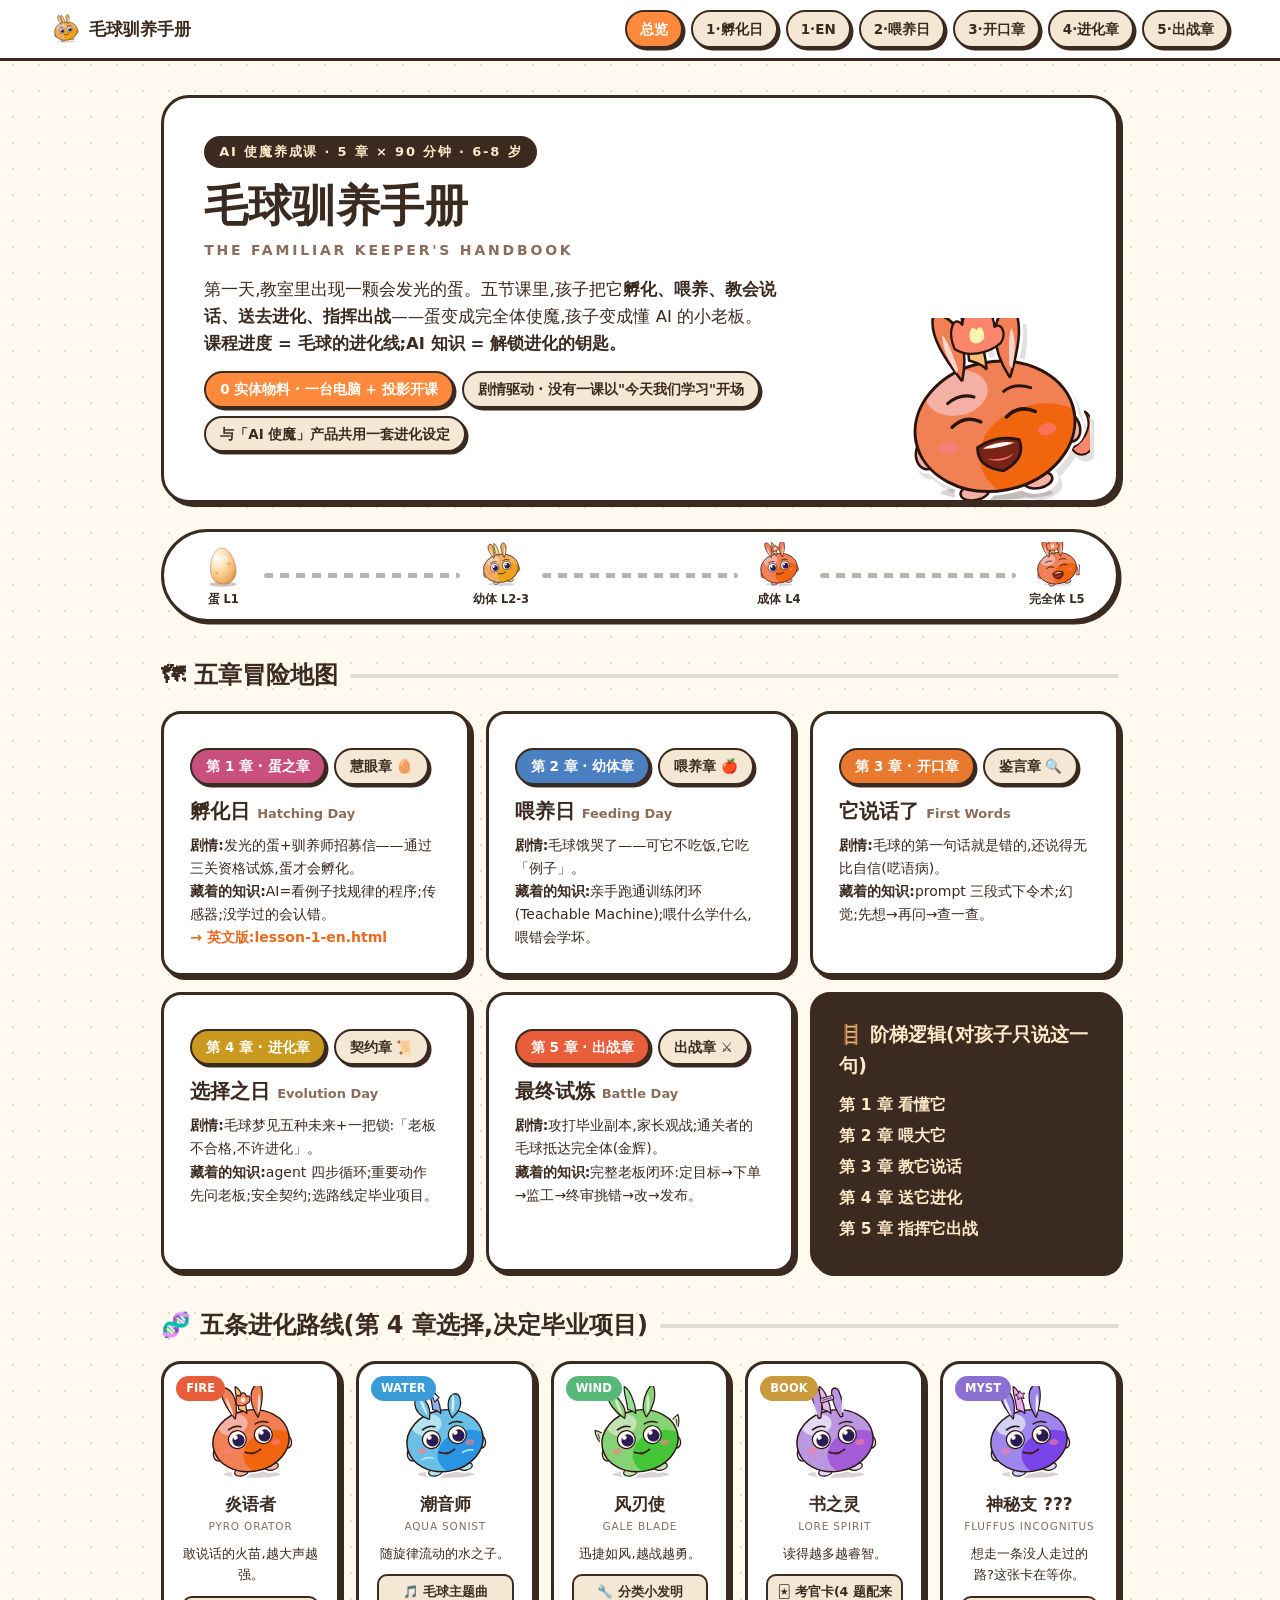
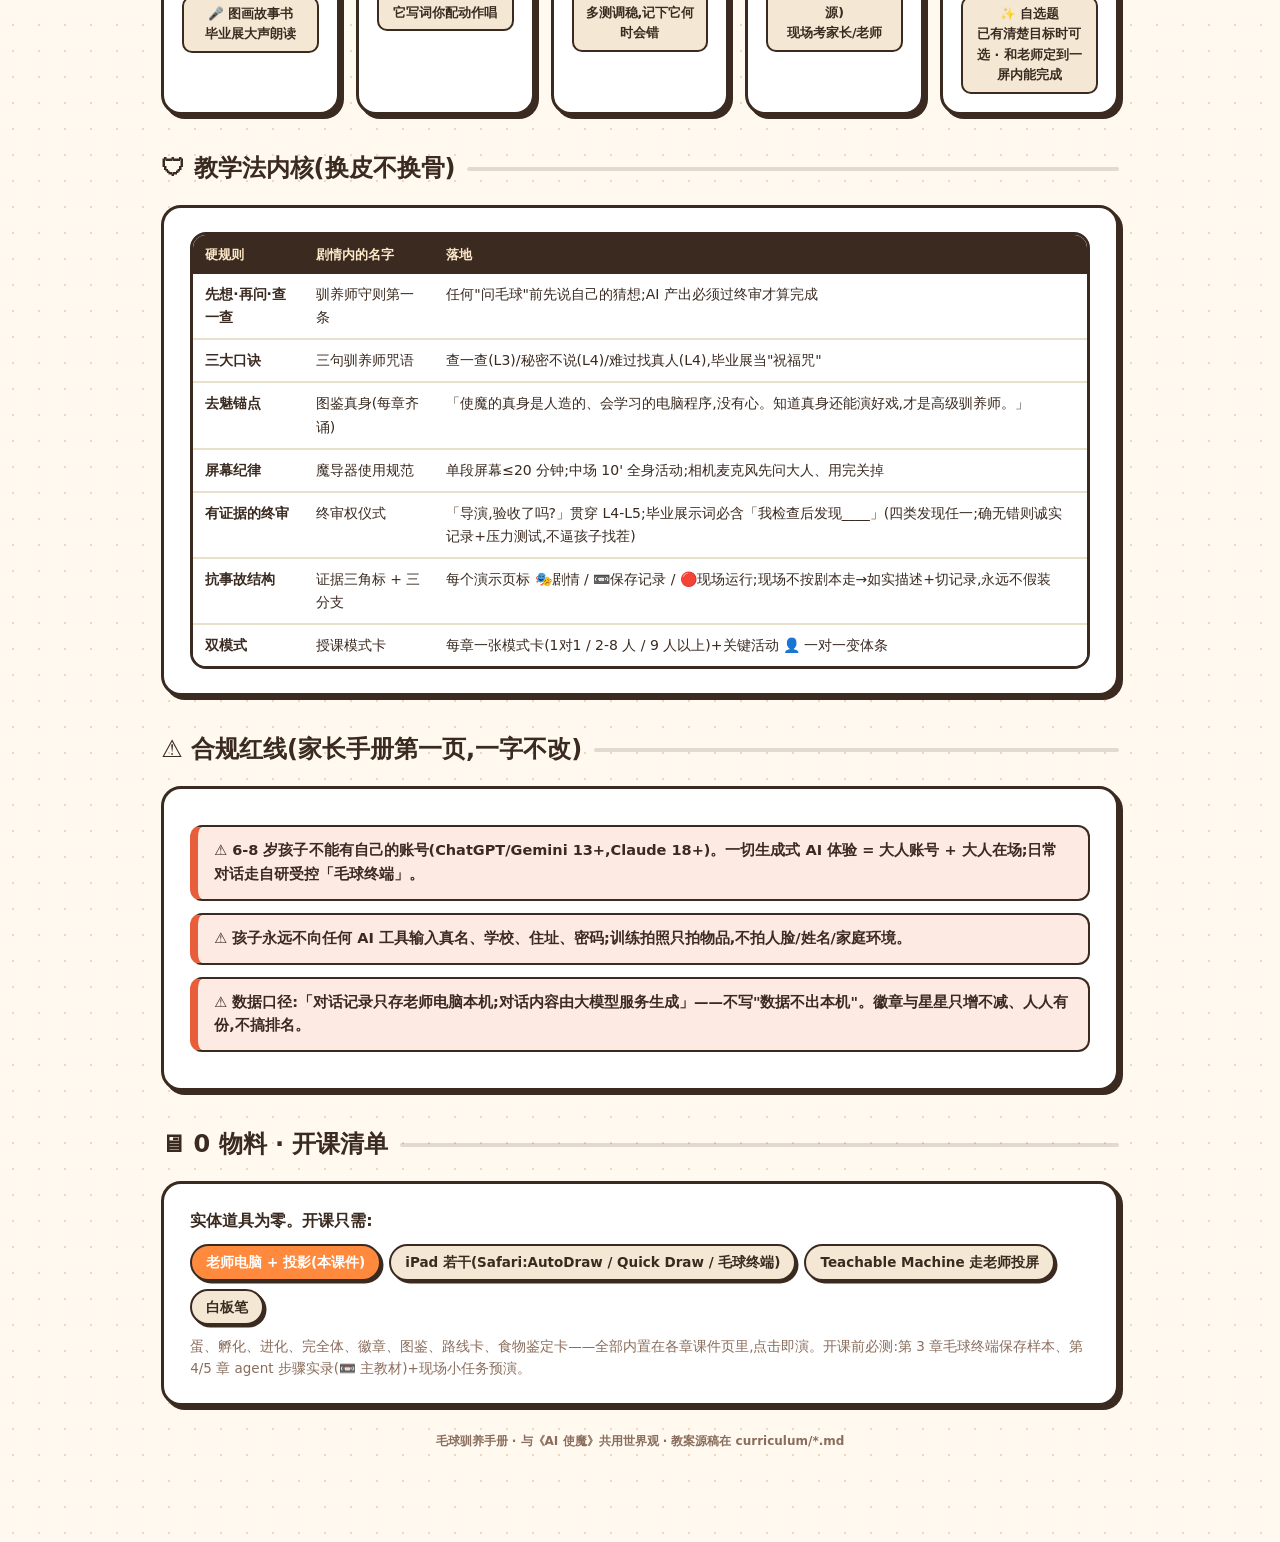
==== commit d73df0b0: "第 1 章英文版课件(lesson-1-en.html)+ 总览页入口 - 全章英译,文案按投影可读性压缩:静态页可见字符从直译初稿的 10,146   压到 8,049(-21%);全片 8,889" ====
--- a/index.html
+++ b/index.html
@@ -3,12 +3,12 @@
 <head>
 <meta charset="UTF-8"><meta name="viewport" content="width=device-width,initial-scale=1">
 <title>毛球驯养手册 · AI 使魔养成课</title>
-<link rel="stylesheet" href="css/course.css">
+<link rel="stylesheet" href="css/course.css?v=4">
 </head>
 <body>
 <nav class="nav">
   <span class="logo"><img src="assets/juvenile.svg" alt="">毛球驯养手册</span>
-  <a href="index.html" class="on">总览</a><a href="lesson-1.html">1·孵化日</a><a href="lesson-2.html">2·喂养日</a><a href="lesson-3.html">3·开口章</a><a href="lesson-4.html">4·进化章</a><a href="lesson-5.html">5·出战章</a>
+  <a href="index.html" class="on">总览</a><a href="lesson-1.html">1·孵化日</a><a href="lesson-1-en.html">1·EN</a><a href="lesson-2.html">2·喂养日</a><a href="lesson-3.html">3·开口章</a><a href="lesson-4.html">4·进化章</a><a href="lesson-5.html">5·出战章</a>
 </nav>
 <div class="wrap">
 
@@ -37,7 +37,7 @@
   <a href="lesson-1.html" style="text-decoration:none;color:inherit"><div class="card" style="margin:0;height:100%">
     <div class="chips"><span class="chip" style="background:var(--story);color:#fff">第 1 章 · 蛋之章</span><span class="chip">慧眼章 🥚</span></div>
     <h3 style="font-size:20px;margin:6px 0">孵化日 <span style="color:var(--sub);font-size:13px">Hatching Day</span></h3>
-    <p style="font-size:14px"><b>剧情:</b>发光的蛋+驯养师招募信——通过三关资格试炼,蛋才会孵化。<br><b>藏着的知识:</b>AI=看例子找规律的程序;传感器;没学过的会认错。</p>
+    <p style="font-size:14px"><b>剧情:</b>发光的蛋+驯养师招募信——通过三关资格试炼,蛋才会孵化。<br><b>藏着的知识:</b>AI=看例子找规律的程序;传感器;没学过的会认错。<br><b style="color:var(--orange-deep)">→ 英文版:lesson-1-en.html</b></p>
   </div></a>
   <a href="lesson-2.html" style="text-decoration:none;color:inherit"><div class="card" style="margin:0;height:100%">
     <div class="chips"><span class="chip" style="background:var(--study);color:#fff">第 2 章 · 幼体章</span><span class="chip">喂养章 🍎</span></div>
